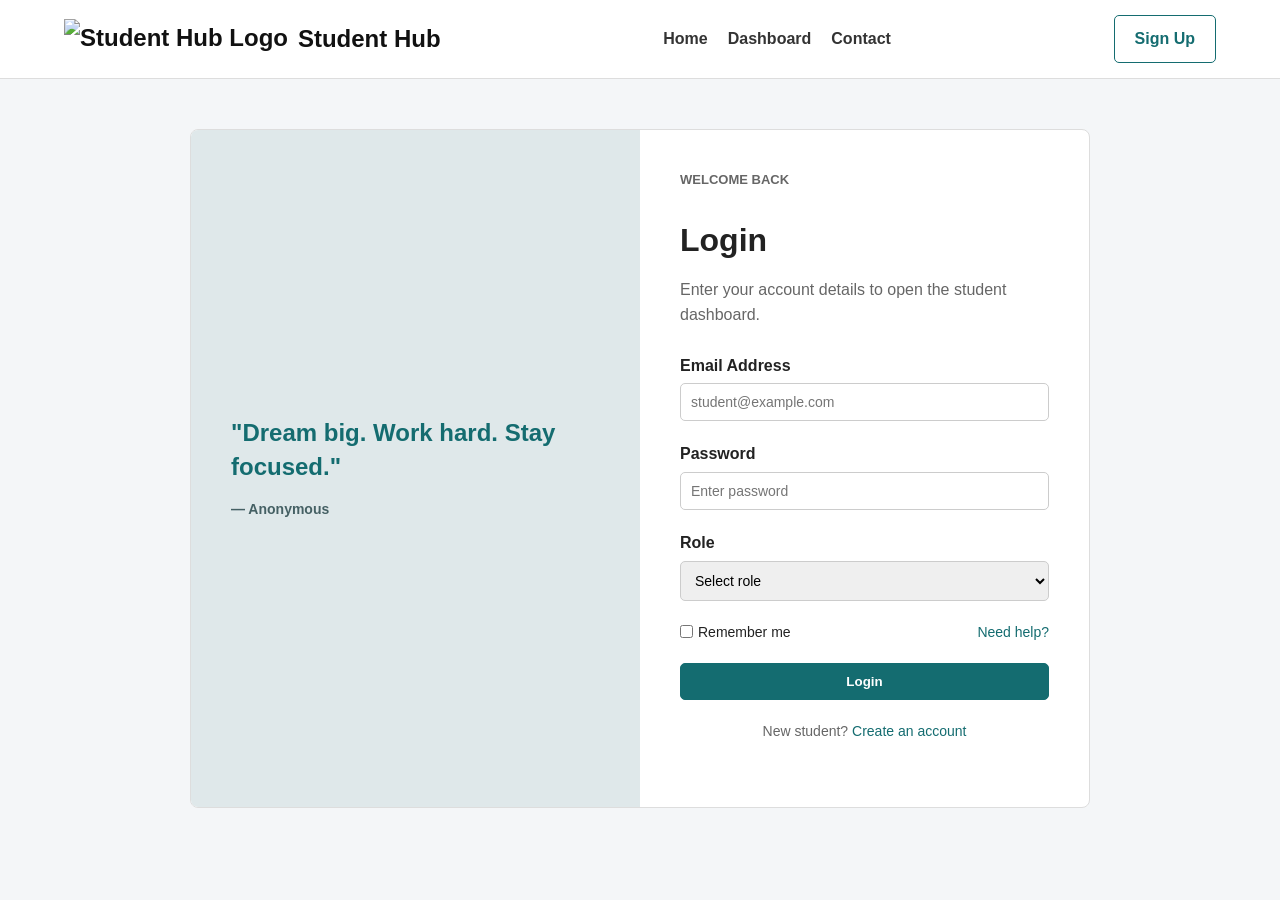
==== Pages/assignment.html @ 655bf0a3 "Add logo images for branding - Added logo.png and logo1 (2).png to the img directory for use in the " ====
<!DOCTYPE html>
<html lang="en">
<head>
    <meta charset="UTF-8">
    <meta name="viewport" content="width=device-width, initial-scale=1.0">
    <title>Student Hub - Assignments</title>
    <link rel="stylesheet" href="../css/style.css">
</head>
<body>
    <header class="site-header">
        <a class="brand" href="../index.html">
            <img src="../img/Logo.png" alt="Student Hub Logo">
            <span>Student Hub</span>
        </a>
        <nav class="main-nav">
            <a href="dashboard.html">Dashboard</a>
            <a href="courses.html">Courses</a>
            <a href="assignment.html">Assignments</a>
            <a href="attendance.html">Attendance</a>
            <a href="result.html">Results</a>
        </nav>
    </header>

    <main class="page-shell">
        <section class="page-heading">
            <div>
                <p class="eyebrow">Tasks</p>
                <h1>Assignment Details</h1>
                <p>Track assignment deadlines and submission status.</p>
            </div>
        </section>

        <section class="panel">
            <div class="table-wrap">
                <table>
                    <thead>
                        <tr>
                            <th>Subject</th>
                            <th>Assignment</th>
                            <th>Due Date</th>
                            <th>Status</th>
                            <th>Action</th>
                        </tr>
                    </thead>
                    <tbody>
                        <tr>
                            <td>Web Development</td>
                            <td>Responsive Website</td>
                            <td>22 Jul 2026</td>
                            <td><span class="badge warning">Pending</span></td>
                            <td><a href="#">Submit</a></td>
                        </tr>
                        <tr>
                            <td>Database Management</td>
                            <td>SQL Queries</td>
                            <td>24 Jul 2026</td>
                            <td><span class="badge success">Submitted</span></td>
                            <td><a href="#">View</a></td>
                        </tr>
                        <tr>
                            <td>Computer Networks</td>
                            <td>Network Diagram</td>
                            <td>29 Jul 2026</td>
                            <td><span class="badge warning">Pending</span></td>
                            <td><a href="#">Submit</a></td>
                        </tr>
                    </tbody>
                </table>
            </div>
        </section>
    </main>

    <footer class="site-footer">
        <p>&copy; 2026 Student Hub. All rights reserved.</p>
    </footer>
    <script src="../js/script.js"></script>
</body>
</html>
---- css/style.css ----
/* ========================================================
   STUDENT HUB PORTAL - STYLE SHEET
   This is the main CSS file containing all page styles,
   organized page-by-page and component-by-component.
   ======================================================== */

/* --------------------------------------------------------
   1. GLOBAL RESET & BASE STYLES
   -------------------------------------------------------- */
* {
    box-sizing: border-box;
    margin: 0;
    padding: 0;
}

body {
    font-family: Arial, sans-serif;
    background-color: #f4f6f8;
    color: #222222;
    line-height: 1.6;
}

a {
    color: #146c70;
    text-decoration: none;
}

a:hover {
    text-decoration: underline;
}

/* --------------------------------------------------------
   2. HEADER & NAVIGATION BAR
   -------------------------------------------------------- */
.site-header {
    display: flex;
    justify-content: space-between;
    align-items: center;
    padding: 15px 5%;
    background-color: #ffffff;
    border-bottom: 1px solid #dddddd;
}

.brand {
    display: flex;
    align-items: center;
    gap: 10px;
    font-size: 24px;
    font-weight: bold;
    color: #111111;
    text-decoration: none;
}

.brand:hover {
    text-decoration: none;
}

.brand img {
    height: 40px;
    width: auto;
    display: block;
}

.main-nav {
    display: flex;
    gap: 20px;
}

.main-nav a {
    color: #333333;
    font-weight: bold;
    text-decoration: none;
}

.main-nav a:hover {
    color: #146c70;
    text-decoration: none;
}

.header-actions {
    display: flex;
    gap: 10px;
}

/* --------------------------------------------------------
   3. BUTTONS
   -------------------------------------------------------- */
.btn {
    display: inline-block;
    padding: 10px 20px;
    border-radius: 5px;
    font-weight: bold;
    text-align: center;
    cursor: pointer;
    border: 1px solid #146c70;
    text-decoration: none;
}

.btn-primary {
    background-color: #146c70;
    color: #ffffff;
}

.btn-primary:hover {
    background-color: #0f5154;
    text-decoration: none;
}

.btn-light {
    background-color: #ffffff;
    color: #146c70;
}

.btn-light:hover {
    background-color: #eef4f5;
    text-decoration: none;
}

.full {
    width: 100%;
}

/* --------------------------------------------------------
   4. HOME / LANDING PAGE
   -------------------------------------------------------- */
.hero {
    display: grid;
    grid-template-columns: 1fr 1fr;
    gap: 30px;
    padding: 50px 5%;
    align-items: center;
}

.eyebrow {
    color: #d97706;
    font-size: 13px;
    font-weight: bold;
    text-transform: uppercase;
    margin-bottom: 10px;
}

.hero-content h1 {
    font-size: 40px;
    margin-bottom: 15px;
    line-height: 1.2;
}

.hero-content p {
    color: #666666;
    margin-bottom: 25px;
}

.hero-actions {
    display: flex;
    gap: 15px;
}

/* Metric Stats Row */
.metric-row {
    display: grid;
    grid-template-columns: repeat(3, 1fr);
    gap: 15px;
    margin-top: 35px;
}

.metric-row div {
    background-color: #ffffff;
    border: 1px solid #dddddd;
    border-radius: 8px;
    padding: 15px;
    text-align: center;
}

.metric-row strong {
    display: block;
    font-size: 28px;
    color: #146c70;
}

.metric-row span {
    font-size: 14px;
    color: #666666;
}

/* Landing Preview Box */
.landing-preview {
    background-color: #dfe8ea;
    border: 1px solid #c8d4d7;
    border-radius: 8px;
    padding: 20px;
}

.preview-top {
    display: flex;
    gap: 5px;
    margin-bottom: 15px;
}

.preview-top span {
    width: 12px;
    height: 12px;
    background-color: #ffffff;
    border-radius: 50%;
}

.preview-body {
    display: grid;
    grid-template-columns: 80px 1fr;
    gap: 15px;
    background-color: #f8fafc;
    border-radius: 5px;
    padding: 15px;
}

.preview-sidebar {
    display: flex;
    flex-direction: column;
    gap: 10px;
}

.preview-sidebar div {
    height: 15px;
    background-color: #e2e8f0;
    border-radius: 3px;
}

.preview-main h2 {
    font-size: 18px;
    margin-bottom: 10px;
}

.preview-stats {
    display: grid;
    grid-template-columns: repeat(3, 1fr);
    gap: 10px;
    margin-bottom: 15px;
}

.preview-stats article {
    background-color: #ffffff;
    border: 1px solid #e2e8f0;
    border-radius: 5px;
    padding: 8px;
    text-align: center;
    font-size: 14px;
    font-weight: bold;
}

.preview-stats article span {
    display: block;
    font-size: 11px;
    color: #718096;
}

.preview-table p {
    height: 12px;
    background-color: #e2e8f0;
    margin-bottom: 6px;
    border-radius: 3px;
}

/* --------------------------------------------------------
   5. FEATURES SECTION
   -------------------------------------------------------- */
.section {
    padding: 60px 5%;
    background-color: #ffffff;
}

.section-title {
    text-align: center;
    max-width: 600px;
    margin: 0 auto 40px;
}

.section-title h2 {
    font-size: 32px;
    margin-bottom: 10px;
}

.section-title p {
    color: #666666;
}

.card-grid {
    display: grid;
    grid-template-columns: repeat(4, 1fr);
    gap: 20px;
}

.service-card {
    background-color: #ffffff;
    border: 1px solid #dddddd;
    border-radius: 8px;
    padding: 25px;
    transition: transform 0.2s;
}

.service-card:hover {
    transform: translateY(-5px);
    box-shadow: 0 4px 10px rgba(0,0,0,0.05);
}

.service-card h3 {
    margin-bottom: 10px;
    color: #111111;
}

.service-card p {
    color: #666666;
    font-size: 14px;
}

/* --------------------------------------------------------
   6. HOW IT WORKS SECTION (SPLIT)
   -------------------------------------------------------- */
.split-section {
    display: grid;
    grid-template-columns: 1fr 1fr;
    gap: 40px;
    padding: 60px 5%;
    align-items: center;
}

.split-section h2 {
    font-size: 32px;
    margin-bottom: 15px;
}

.split-section p {
    color: #666666;
    margin-bottom: 20px;
}

.step-list {
    margin-left: 20px;
    display: flex;
    flex-direction: column;
    gap: 10px;
}

.step-list li {
    color: #333333;
}

.image-box {
    background-color: #dfe8ea;
    border: 1px solid #c8d4d7;
    border-radius: 8px;
    min-height: 300px;
    display: flex;
    align-items: center;
    justify-content: center;
    color: #456064;
    font-weight: bold;
}

/* --------------------------------------------------------
   7. CALL TO ACTION (CTA) SECTION
   -------------------------------------------------------- */
.cta-section {
    text-align: center;
    padding: 60px 5%;
    background-color: #eaf3f4;
}

.cta-section h2 {
    font-size: 32px;
    margin-bottom: 10px;
}

.cta-section p {
    color: #666666;
    margin-bottom: 25px;
}

/* --------------------------------------------------------
   8. FOOTER
   -------------------------------------------------------- */
.site-footer {
    text-align: center;
    padding: 20px 5%;
    background-color: #ffffff;
    border-top: 1px solid #dddddd;
    color: #666666;
    font-size: 14px;
}

/* --------------------------------------------------------
   9. AUTHENTICATION PAGES (LOGIN & SIGN UP)
   -------------------------------------------------------- */
.auth-page {
    padding: 50px 5%;
    display: flex;
    justify-content: center;
    align-items: center;
    min-height: 80vh;
}

.auth-card {
    display: grid;
    grid-template-columns: 1fr 1fr;
    background-color: #ffffff;
    border: 1px solid #dddddd;
    border-radius: 8px;
    overflow: hidden;
    max-width: 900px;
    width: 100%;
}

.auth-media {
    background-color: #dfe8ea;
    display: flex;
    align-items: center;
    justify-content: center;
}

.login-left {
    padding: 40px;
    width: 100%;
}

.quote-box {
    text-align: left;
}

#quote {
    font-size: 24px;
    font-weight: bold;
    color: #146c70;
    margin-bottom: 15px;
    line-height: 1.4;
}

#author {
    font-size: 14px;
    font-weight: bold;
    color: #456064;
}

.auth-form {
    padding: 40px;
}

.auth-form h1 {
    font-size: 32px;
    margin-bottom: 10px;
}

.auth-form p {
    color: #666666;
    margin-bottom: 25px;
}

.form-group {
    margin-bottom: 20px;
}

.form-group label {
    display: block;
    font-weight: bold;
    margin-bottom: 5px;
}

.form-group input,
.form-group select,
.form-group textarea {
    width: 100%;
    padding: 10px;
    border: 1px solid #cccccc;
    border-radius: 5px;
    font-size: 14px;
}

.form-group textarea {
    min-height: 120px;
    resize: vertical;
}

.form-row {
    display: flex;
    justify-content: space-between;
    align-items: center;
    margin-bottom: 20px;
    font-size: 14px;
}

.inline-check {
    display: flex;
    align-items: center;
    gap: 5px;
    font-weight: normal;
}

.inline-check input {
    cursor: pointer;
}

.form-note {
    text-align: center;
    margin-top: 20px;
    font-size: 14px;
}

/* --------------------------------------------------------
   10. INTERIOR PAGE SHELL & GENERAL LAYOUTS
   -------------------------------------------------------- */
.page-shell {
    padding: 40px 5%;
}

.page-heading {
    display: flex;
    justify-content: space-between;
    align-items: center;
    margin-bottom: 30px;
    border-bottom: 1px solid #dddddd;
    padding-bottom: 20px;
}

.page-heading h1 {
    font-size: 36px;
    margin-bottom: 5px;
}

.page-heading p {
    color: #666666;
}

/* Content Panels */
.panel {
    background-color: #ffffff;
    border: 1px solid #dddddd;
    border-radius: 8px;
    padding: 30px;
    margin-bottom: 30px;
}

.panel h2 {
    margin-bottom: 20px;
    font-size: 22px;
    border-bottom: 2px solid #eef4f5;
    padding-bottom: 10px;
}

/* --------------------------------------------------------
   11. STUDENT DASHBOARD PAGE
   -------------------------------------------------------- */
/* Stats Grid */
.stats-grid {
    display: grid;
    grid-template-columns: repeat(4, 1fr);
    gap: 20px;
    margin-bottom: 30px;
}

.stat-card {
    background-color: #ffffff;
    border: 1px solid #dddddd;
    border-radius: 8px;
    padding: 20px;
}

.stat-card span {
    font-size: 14px;
    color: #666666;
    text-transform: uppercase;
}

.stat-card strong {
    display: block;
    font-size: 36px;
    color: #146c70;
    margin: 5px 0;
}

.stat-card p {
    font-size: 12px;
    color: #888888;
}

/* Dashboard Split Columns */
.content-grid {
    display: grid;
    grid-template-columns: 1.5fr 1fr;
    gap: 30px;
}

/* Schedule Timeline */
.timeline {
    list-style: none;
    display: flex;
    flex-direction: column;
    gap: 15px;
}

.timeline li {
    display: flex;
    align-items: center;
    gap: 20px;
    padding: 10px 0;
    border-bottom: 1px dashed #eeeeee;
}

.timeline li span {
    font-weight: bold;
    color: #146c70;
    background-color: #eef4f5;
    padding: 5px 10px;
    border-radius: 4px;
    font-size: 14px;
}

/* Sidebar Modules List */
.module-list {
    display: flex;
    flex-direction: column;
    gap: 12px;
}

.module-list a {
    display: block;
    background-color: #eef4f5;
    padding: 12px 15px;
    border-radius: 5px;
    color: #333333;
    font-weight: bold;
    border-left: 4px solid #146c70;
}

.module-list a:hover {
    background-color: #dfe8ea;
    text-decoration: none;
}

/* --------------------------------------------------------
   12. COURSES PAGE
   -------------------------------------------------------- */
.course-grid {
    display: grid;
    grid-template-columns: repeat(3, 1fr);
    gap: 25px;
}

.course-card {
    background-color: #ffffff;
    border: 1px solid #dddddd;
    border-radius: 8px;
    overflow: hidden;
}

.course-thumb {
    background-color: #dfe8ea;
    height: 150px;
    display: flex;
    align-items: center;
    justify-content: center;
    color: #456064;
    font-weight: bold;
}

.course-card div:last-child {
    padding: 20px;
}

.course-card h2 {
    font-size: 20px;
    margin-bottom: 10px;
}

.course-card p {
    font-size: 14px;
    color: #666666;
    margin-bottom: 15px;
    height: 60px; /* simple fixed height for alignment */
    overflow: hidden;
}

.course-card span {
    font-weight: bold;
    color: #146c70;
    font-size: 14px;
}

/* --------------------------------------------------------
   13. TABLES & STATUS BADGES (ASSIGNMENTS, ATTENDANCE, RESULTS)
   -------------------------------------------------------- */
.table-wrap {
    overflow-x: auto;
}

table {
    width: 100%;
    border-collapse: collapse;
    margin-top: 10px;
}

th, td {
    padding: 12px 15px;
    text-align: left;
    border-bottom: 1px solid #dddddd;
}

th {
    background-color: #eef4f5;
    color: #333333;
    font-weight: bold;
}

tr:hover td {
    background-color: #f9fbfb;
}

/* Badges */
.badge {
    display: inline-block;
    padding: 4px 8px;
    border-radius: 4px;
    font-size: 12px;
    font-weight: bold;
}

.success {
    background-color: #e5f5ee;
    color: #16794f;
}

.warning {
    background-color: #fff0dd;
    color: #a96200;
}

/* --------------------------------------------------------
   14. PROFILE PAGE
   -------------------------------------------------------- */
.profile-layout {
    display: grid;
    grid-template-columns: 280px 1fr;
    gap: 30px;
}

.profile-card {
    background-color: #ffffff;
    border: 1px solid #dddddd;
    border-radius: 8px;
    padding: 30px;
    text-align: center;
}

.profile-avatar {
    width: 100px;
    height: 100px;
    border-radius: 50%;
    background-color: #146c70;
    color: #ffffff;
    display: flex;
    align-items: center;
    justify-content: center;
    font-size: 36px;
    font-weight: bold;
    margin: 0 auto 20px;
}

.profile-card h2 {
    font-size: 22px;
    margin-bottom: 5px;
}

.profile-card p {
    color: #666666;
    margin-bottom: 20px;
}

/* DL Details List styling */
.details-list div {
    display: grid;
    grid-template-columns: 150px 1fr;
    padding: 15px 0;
    border-bottom: 1px solid #eeeeee;
}

.details-list div:last-child {
    border-bottom: none;
}

.details-list dt {
    font-weight: bold;
    color: #555555;
}

.details-list dd {
    color: #222222;
}

/* --------------------------------------------------------
   15. CONTACT PAGE
   -------------------------------------------------------- */
.contact-layout {
    display: grid;
    grid-template-columns: 1.5fr 1fr;
    gap: 30px;
}

.support-card {
    background-color: #ffffff;
    border: 1px solid #dddddd;
    border-radius: 8px;
    padding: 30px;
}

.support-card h2 {
    margin-bottom: 20px;
    font-size: 22px;
    border-bottom: 2px solid #eef4f5;
    padding-bottom: 10px;
}

.support-card p {
    margin-bottom: 15px;
    color: #333333;
}

.support-card p strong {
    color: #146c70;
    display: inline-block;
    width: 80px;
}

/* --------------------------------------------------------
   16. MOBILE RESPONSIVE STYLES
   -------------------------------------------------------- */
@media (max-width: 850px) {
    /* Header layout changes */
    .site-header {
        flex-direction: column;
        gap: 15px;
        text-align: center;
    }

    .main-nav {
        flex-wrap: wrap;
        justify-content: center;
    }

    /* Grids to single columns */
    .hero,
    .split-section,
    .auth-card,
    .content-grid,
    .course-grid,
    .profile-layout,
    .contact-layout {
        grid-template-columns: 1fr;
    }

    .card-grid {
        grid-template-columns: repeat(2, 1fr);
    }

    .stats-grid {
        grid-template-columns: repeat(2, 1fr);
    }

    .metric-row {
        grid-template-columns: 1fr;
    }

    /* Adjust page headers */
    .page-heading {
        flex-direction: column;
        align-items: flex-start;
        gap: 15px;
    }

    .page-heading h1 {
        font-size: 30px;
    }

    /* Adjust hero details */
    .hero-content h1 {
        font-size: 32px;
    }

    /* Hide auth sidebar/media on mobile for cleaner login page */
    .auth-media {
        display: none;
    }
}

@media (max-width: 480px) {
    .card-grid,
    .stats-grid {
        grid-template-columns: 1fr;
    }

    .main-nav {
        flex-direction: column;
        align-items: center;
        gap: 10px;
    }
}
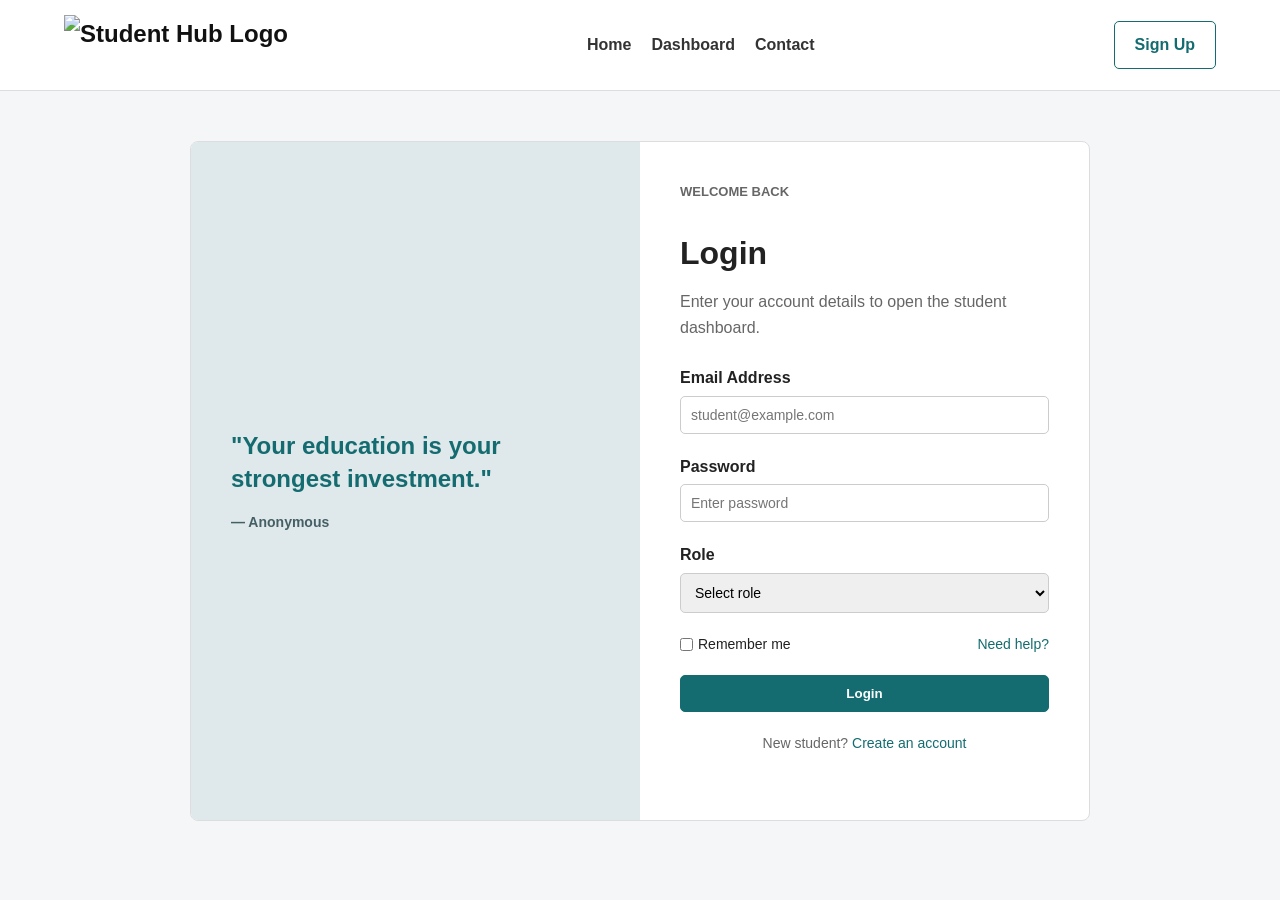
==== commit 31180b65: "Add reload icon SVG to the project" ====
--- a/Pages/assignment.html
+++ b/Pages/assignment.html
@@ -5,12 +5,12 @@
     <meta name="viewport" content="width=device-width, initial-scale=1.0">
     <title>Student Hub - Assignments</title>
     <link rel="stylesheet" href="../css/style.css">
+    <link rel="stylesheet" href="../css/assignment.css">
 </head>
 <body>
     <header class="site-header">
         <a class="brand" href="../index.html">
             <img src="../img/Logo.png" alt="Student Hub Logo">
-            <span>Student Hub</span>
         </a>
         <nav class="main-nav">
             <a href="dashboard.html">Dashboard</a>
--- a/css/style.css
+++ b/css/style.css
@@ -1,7 +1,6 @@
 /* ========================================================
-   STUDENT HUB PORTAL - STYLE SHEET
-   This is the main CSS file containing all page styles,
-   organized page-by-page and component-by-component.
+   STUDENT HUB PORTAL - COMMON STYLES
+   Shared styles used by all pages.
    ======================================================== */
 
 /* --------------------------------------------------------
@@ -29,6 +28,14 @@
     text-decoration: underline;
 }
 
+.eyebrow {
+    color: #d97706;
+    font-size: 13px;
+    font-weight: bold;
+    text-transform: uppercase;
+    margin-bottom: 10px;
+}
+
 /* --------------------------------------------------------
    2. HEADER & NAVIGATION BAR
    -------------------------------------------------------- */
@@ -56,7 +63,7 @@
 }
 
 .brand img {
-    height: 40px;
+    height: 60px;
     width: auto;
     display: block;
 }
@@ -121,337 +128,8 @@
 }
 
 /* --------------------------------------------------------
-   4. HOME / LANDING PAGE
-   -------------------------------------------------------- */
-.hero {
-    display: grid;
-    grid-template-columns: 1fr 1fr;
-    gap: 30px;
-    padding: 50px 5%;
-    align-items: center;
-}
-
-.eyebrow {
-    color: #d97706;
-    font-size: 13px;
-    font-weight: bold;
-    text-transform: uppercase;
-    margin-bottom: 10px;
-}
-
-.hero-content h1 {
-    font-size: 40px;
-    margin-bottom: 15px;
-    line-height: 1.2;
-}
-
-.hero-content p {
-    color: #666666;
-    margin-bottom: 25px;
-}
-
-.hero-actions {
-    display: flex;
-    gap: 15px;
-}
-
-/* Metric Stats Row */
-.metric-row {
-    display: grid;
-    grid-template-columns: repeat(3, 1fr);
-    gap: 15px;
-    margin-top: 35px;
-}
-
-.metric-row div {
-    background-color: #ffffff;
-    border: 1px solid #dddddd;
-    border-radius: 8px;
-    padding: 15px;
-    text-align: center;
-}
-
-.metric-row strong {
-    display: block;
-    font-size: 28px;
-    color: #146c70;
-}
-
-.metric-row span {
-    font-size: 14px;
-    color: #666666;
-}
-
-/* Landing Preview Box */
-.landing-preview {
-    background-color: #dfe8ea;
-    border: 1px solid #c8d4d7;
-    border-radius: 8px;
-    padding: 20px;
-}
-
-.preview-top {
-    display: flex;
-    gap: 5px;
-    margin-bottom: 15px;
-}
-
-.preview-top span {
-    width: 12px;
-    height: 12px;
-    background-color: #ffffff;
-    border-radius: 50%;
-}
-
-.preview-body {
-    display: grid;
-    grid-template-columns: 80px 1fr;
-    gap: 15px;
-    background-color: #f8fafc;
-    border-radius: 5px;
-    padding: 15px;
-}
-
-.preview-sidebar {
-    display: flex;
-    flex-direction: column;
-    gap: 10px;
-}
-
-.preview-sidebar div {
-    height: 15px;
-    background-color: #e2e8f0;
-    border-radius: 3px;
-}
-
-.preview-main h2 {
-    font-size: 18px;
-    margin-bottom: 10px;
-}
-
-.preview-stats {
-    display: grid;
-    grid-template-columns: repeat(3, 1fr);
-    gap: 10px;
-    margin-bottom: 15px;
-}
-
-.preview-stats article {
-    background-color: #ffffff;
-    border: 1px solid #e2e8f0;
-    border-radius: 5px;
-    padding: 8px;
-    text-align: center;
-    font-size: 14px;
-    font-weight: bold;
-}
-
-.preview-stats article span {
-    display: block;
-    font-size: 11px;
-    color: #718096;
-}
-
-.preview-table p {
-    height: 12px;
-    background-color: #e2e8f0;
-    margin-bottom: 6px;
-    border-radius: 3px;
-}
-
-/* --------------------------------------------------------
-   5. FEATURES SECTION
-   -------------------------------------------------------- */
-.section {
-    padding: 60px 5%;
-    background-color: #ffffff;
-}
-
-.section-title {
-    text-align: center;
-    max-width: 600px;
-    margin: 0 auto 40px;
-}
-
-.section-title h2 {
-    font-size: 32px;
-    margin-bottom: 10px;
-}
-
-.section-title p {
-    color: #666666;
-}
-
-.card-grid {
-    display: grid;
-    grid-template-columns: repeat(4, 1fr);
-    gap: 20px;
-}
-
-.service-card {
-    background-color: #ffffff;
-    border: 1px solid #dddddd;
-    border-radius: 8px;
-    padding: 25px;
-    transition: transform 0.2s;
-}
-
-.service-card:hover {
-    transform: translateY(-5px);
-    box-shadow: 0 4px 10px rgba(0,0,0,0.05);
-}
-
-.service-card h3 {
-    margin-bottom: 10px;
-    color: #111111;
-}
-
-.service-card p {
-    color: #666666;
-    font-size: 14px;
-}
-
-/* --------------------------------------------------------
-   6. HOW IT WORKS SECTION (SPLIT)
-   -------------------------------------------------------- */
-.split-section {
-    display: grid;
-    grid-template-columns: 1fr 1fr;
-    gap: 40px;
-    padding: 60px 5%;
-    align-items: center;
-}
-
-.split-section h2 {
-    font-size: 32px;
-    margin-bottom: 15px;
-}
-
-.split-section p {
-    color: #666666;
-    margin-bottom: 20px;
-}
-
-.step-list {
-    margin-left: 20px;
-    display: flex;
-    flex-direction: column;
-    gap: 10px;
-}
-
-.step-list li {
-    color: #333333;
-}
-
-.image-box {
-    background-color: #dfe8ea;
-    border: 1px solid #c8d4d7;
-    border-radius: 8px;
-    min-height: 300px;
-    display: flex;
-    align-items: center;
-    justify-content: center;
-    color: #456064;
-    font-weight: bold;
-}
-
-/* --------------------------------------------------------
-   7. CALL TO ACTION (CTA) SECTION
-   -------------------------------------------------------- */
-.cta-section {
-    text-align: center;
-    padding: 60px 5%;
-    background-color: #eaf3f4;
-}
-
-.cta-section h2 {
-    font-size: 32px;
-    margin-bottom: 10px;
-}
-
-.cta-section p {
-    color: #666666;
-    margin-bottom: 25px;
-}
-
-/* --------------------------------------------------------
-   8. FOOTER
-   -------------------------------------------------------- */
-.site-footer {
-    text-align: center;
-    padding: 20px 5%;
-    background-color: #ffffff;
-    border-top: 1px solid #dddddd;
-    color: #666666;
-    font-size: 14px;
-}
-
-/* --------------------------------------------------------
-   9. AUTHENTICATION PAGES (LOGIN & SIGN UP)
-   -------------------------------------------------------- */
-.auth-page {
-    padding: 50px 5%;
-    display: flex;
-    justify-content: center;
-    align-items: center;
-    min-height: 80vh;
-}
-
-.auth-card {
-    display: grid;
-    grid-template-columns: 1fr 1fr;
-    background-color: #ffffff;
-    border: 1px solid #dddddd;
-    border-radius: 8px;
-    overflow: hidden;
-    max-width: 900px;
-    width: 100%;
-}
-
-.auth-media {
-    background-color: #dfe8ea;
-    display: flex;
-    align-items: center;
-    justify-content: center;
-}
-
-.login-left {
-    padding: 40px;
-    width: 100%;
-}
-
-.quote-box {
-    text-align: left;
-}
-
-#quote {
-    font-size: 24px;
-    font-weight: bold;
-    color: #146c70;
-    margin-bottom: 15px;
-    line-height: 1.4;
-}
-
-#author {
-    font-size: 14px;
-    font-weight: bold;
-    color: #456064;
-}
-
-.auth-form {
-    padding: 40px;
-}
-
-.auth-form h1 {
-    font-size: 32px;
-    margin-bottom: 10px;
-}
-
-.auth-form p {
-    color: #666666;
-    margin-bottom: 25px;
-}
-
+   4. FORMS
+   -------------------------------------------------------- */
 .form-group {
     margin-bottom: 20px;
 }
@@ -503,7 +181,7 @@
 }
 
 /* --------------------------------------------------------
-   10. INTERIOR PAGE SHELL & GENERAL LAYOUTS
+   5. INTERIOR PAGE SHELL & PANELS
    -------------------------------------------------------- */
 .page-shell {
     padding: 40px 5%;
@@ -527,7 +205,6 @@
     color: #666666;
 }
 
-/* Content Panels */
 .panel {
     background-color: #ffffff;
     border: 1px solid #dddddd;
@@ -544,293 +221,21 @@
 }
 
 /* --------------------------------------------------------
-   11. STUDENT DASHBOARD PAGE
-   -------------------------------------------------------- */
-/* Stats Grid */
-.stats-grid {
-    display: grid;
-    grid-template-columns: repeat(4, 1fr);
-    gap: 20px;
-    margin-bottom: 30px;
-}
-
-.stat-card {
-    background-color: #ffffff;
-    border: 1px solid #dddddd;
-    border-radius: 8px;
-    padding: 20px;
-}
-
-.stat-card span {
-    font-size: 14px;
+   6. FOOTER
+   -------------------------------------------------------- */
+.site-footer {
+    text-align: center;
+    padding: 20px 5%;
+    background-color: #ffffff;
+    border-top: 1px solid #dddddd;
     color: #666666;
-    text-transform: uppercase;
-}
-
-.stat-card strong {
-    display: block;
-    font-size: 36px;
-    color: #146c70;
-    margin: 5px 0;
-}
-
-.stat-card p {
-    font-size: 12px;
-    color: #888888;
-}
-
-/* Dashboard Split Columns */
-.content-grid {
-    display: grid;
-    grid-template-columns: 1.5fr 1fr;
-    gap: 30px;
-}
-
-/* Schedule Timeline */
-.timeline {
-    list-style: none;
-    display: flex;
-    flex-direction: column;
-    gap: 15px;
-}
-
-.timeline li {
-    display: flex;
-    align-items: center;
-    gap: 20px;
-    padding: 10px 0;
-    border-bottom: 1px dashed #eeeeee;
-}
-
-.timeline li span {
-    font-weight: bold;
-    color: #146c70;
-    background-color: #eef4f5;
-    padding: 5px 10px;
-    border-radius: 4px;
-    font-size: 14px;
-}
-
-/* Sidebar Modules List */
-.module-list {
-    display: flex;
-    flex-direction: column;
-    gap: 12px;
-}
-
-.module-list a {
-    display: block;
-    background-color: #eef4f5;
-    padding: 12px 15px;
-    border-radius: 5px;
-    color: #333333;
-    font-weight: bold;
-    border-left: 4px solid #146c70;
-}
-
-.module-list a:hover {
-    background-color: #dfe8ea;
-    text-decoration: none;
-}
-
-/* --------------------------------------------------------
-   12. COURSES PAGE
-   -------------------------------------------------------- */
-.course-grid {
-    display: grid;
-    grid-template-columns: repeat(3, 1fr);
-    gap: 25px;
-}
-
-.course-card {
-    background-color: #ffffff;
-    border: 1px solid #dddddd;
-    border-radius: 8px;
-    overflow: hidden;
-}
-
-.course-thumb {
-    background-color: #dfe8ea;
-    height: 150px;
-    display: flex;
-    align-items: center;
-    justify-content: center;
-    color: #456064;
-    font-weight: bold;
-}
-
-.course-card div:last-child {
-    padding: 20px;
-}
-
-.course-card h2 {
-    font-size: 20px;
-    margin-bottom: 10px;
-}
-
-.course-card p {
-    font-size: 14px;
-    color: #666666;
-    margin-bottom: 15px;
-    height: 60px; /* simple fixed height for alignment */
-    overflow: hidden;
-}
-
-.course-card span {
-    font-weight: bold;
-    color: #146c70;
-    font-size: 14px;
-}
-
-/* --------------------------------------------------------
-   13. TABLES & STATUS BADGES (ASSIGNMENTS, ATTENDANCE, RESULTS)
-   -------------------------------------------------------- */
-.table-wrap {
-    overflow-x: auto;
-}
-
-table {
-    width: 100%;
-    border-collapse: collapse;
-    margin-top: 10px;
-}
-
-th, td {
-    padding: 12px 15px;
-    text-align: left;
-    border-bottom: 1px solid #dddddd;
-}
-
-th {
-    background-color: #eef4f5;
-    color: #333333;
-    font-weight: bold;
-}
-
-tr:hover td {
-    background-color: #f9fbfb;
-}
-
-/* Badges */
-.badge {
-    display: inline-block;
-    padding: 4px 8px;
-    border-radius: 4px;
-    font-size: 12px;
-    font-weight: bold;
-}
-
-.success {
-    background-color: #e5f5ee;
-    color: #16794f;
-}
-
-.warning {
-    background-color: #fff0dd;
-    color: #a96200;
-}
-
-/* --------------------------------------------------------
-   14. PROFILE PAGE
-   -------------------------------------------------------- */
-.profile-layout {
-    display: grid;
-    grid-template-columns: 280px 1fr;
-    gap: 30px;
-}
-
-.profile-card {
-    background-color: #ffffff;
-    border: 1px solid #dddddd;
-    border-radius: 8px;
-    padding: 30px;
-    text-align: center;
-}
-
-.profile-avatar {
-    width: 100px;
-    height: 100px;
-    border-radius: 50%;
-    background-color: #146c70;
-    color: #ffffff;
-    display: flex;
-    align-items: center;
-    justify-content: center;
-    font-size: 36px;
-    font-weight: bold;
-    margin: 0 auto 20px;
-}
-
-.profile-card h2 {
-    font-size: 22px;
-    margin-bottom: 5px;
-}
-
-.profile-card p {
-    color: #666666;
-    margin-bottom: 20px;
-}
-
-/* DL Details List styling */
-.details-list div {
-    display: grid;
-    grid-template-columns: 150px 1fr;
-    padding: 15px 0;
-    border-bottom: 1px solid #eeeeee;
-}
-
-.details-list div:last-child {
-    border-bottom: none;
-}
-
-.details-list dt {
-    font-weight: bold;
-    color: #555555;
-}
-
-.details-list dd {
-    color: #222222;
-}
-
-/* --------------------------------------------------------
-   15. CONTACT PAGE
-   -------------------------------------------------------- */
-.contact-layout {
-    display: grid;
-    grid-template-columns: 1.5fr 1fr;
-    gap: 30px;
-}
-
-.support-card {
-    background-color: #ffffff;
-    border: 1px solid #dddddd;
-    border-radius: 8px;
-    padding: 30px;
-}
-
-.support-card h2 {
-    margin-bottom: 20px;
-    font-size: 22px;
-    border-bottom: 2px solid #eef4f5;
-    padding-bottom: 10px;
-}
-
-.support-card p {
-    margin-bottom: 15px;
-    color: #333333;
-}
-
-.support-card p strong {
-    color: #146c70;
-    display: inline-block;
-    width: 80px;
-}
-
-/* --------------------------------------------------------
-   16. MOBILE RESPONSIVE STYLES
+    font-size: 14px;
+}
+
+/* --------------------------------------------------------
+   7. COMMON RESPONSIVE STYLES
    -------------------------------------------------------- */
 @media (max-width: 850px) {
-    /* Header layout changes */
     .site-header {
         flex-direction: column;
         gap: 15px;
@@ -842,30 +247,6 @@
         justify-content: center;
     }
 
-    /* Grids to single columns */
-    .hero,
-    .split-section,
-    .auth-card,
-    .content-grid,
-    .course-grid,
-    .profile-layout,
-    .contact-layout {
-        grid-template-columns: 1fr;
-    }
-
-    .card-grid {
-        grid-template-columns: repeat(2, 1fr);
-    }
-
-    .stats-grid {
-        grid-template-columns: repeat(2, 1fr);
-    }
-
-    .metric-row {
-        grid-template-columns: 1fr;
-    }
-
-    /* Adjust page headers */
     .page-heading {
         flex-direction: column;
         align-items: flex-start;
@@ -875,24 +256,9 @@
     .page-heading h1 {
         font-size: 30px;
     }
-
-    /* Adjust hero details */
-    .hero-content h1 {
-        font-size: 32px;
-    }
-
-    /* Hide auth sidebar/media on mobile for cleaner login page */
-    .auth-media {
-        display: none;
-    }
 }
 
 @media (max-width: 480px) {
-    .card-grid,
-    .stats-grid {
-        grid-template-columns: 1fr;
-    }
-
     .main-nav {
         flex-direction: column;
         align-items: center;
--- a/css/assignment.css
+++ b/css/assignment.css
@@ -0,0 +1,49 @@
+/* ========================================================
+   ASSIGNMENT PAGE STYLES
+   Used only by Pages/assignment.html.
+   ======================================================== */
+
+.table-wrap {
+    overflow-x: auto;
+}
+
+table {
+    width: 100%;
+    border-collapse: collapse;
+    margin-top: 10px;
+}
+
+th,
+td {
+    padding: 12px 15px;
+    text-align: left;
+    border-bottom: 1px solid #dddddd;
+}
+
+th {
+    background-color: #eef4f5;
+    color: #333333;
+    font-weight: bold;
+}
+
+tr:hover td {
+    background-color: #f9fbfb;
+}
+
+.badge {
+    display: inline-block;
+    padding: 4px 8px;
+    border-radius: 4px;
+    font-size: 12px;
+    font-weight: bold;
+}
+
+.success {
+    background-color: #e5f5ee;
+    color: #16794f;
+}
+
+.warning {
+    background-color: #fff0dd;
+    color: #a96200;
+}
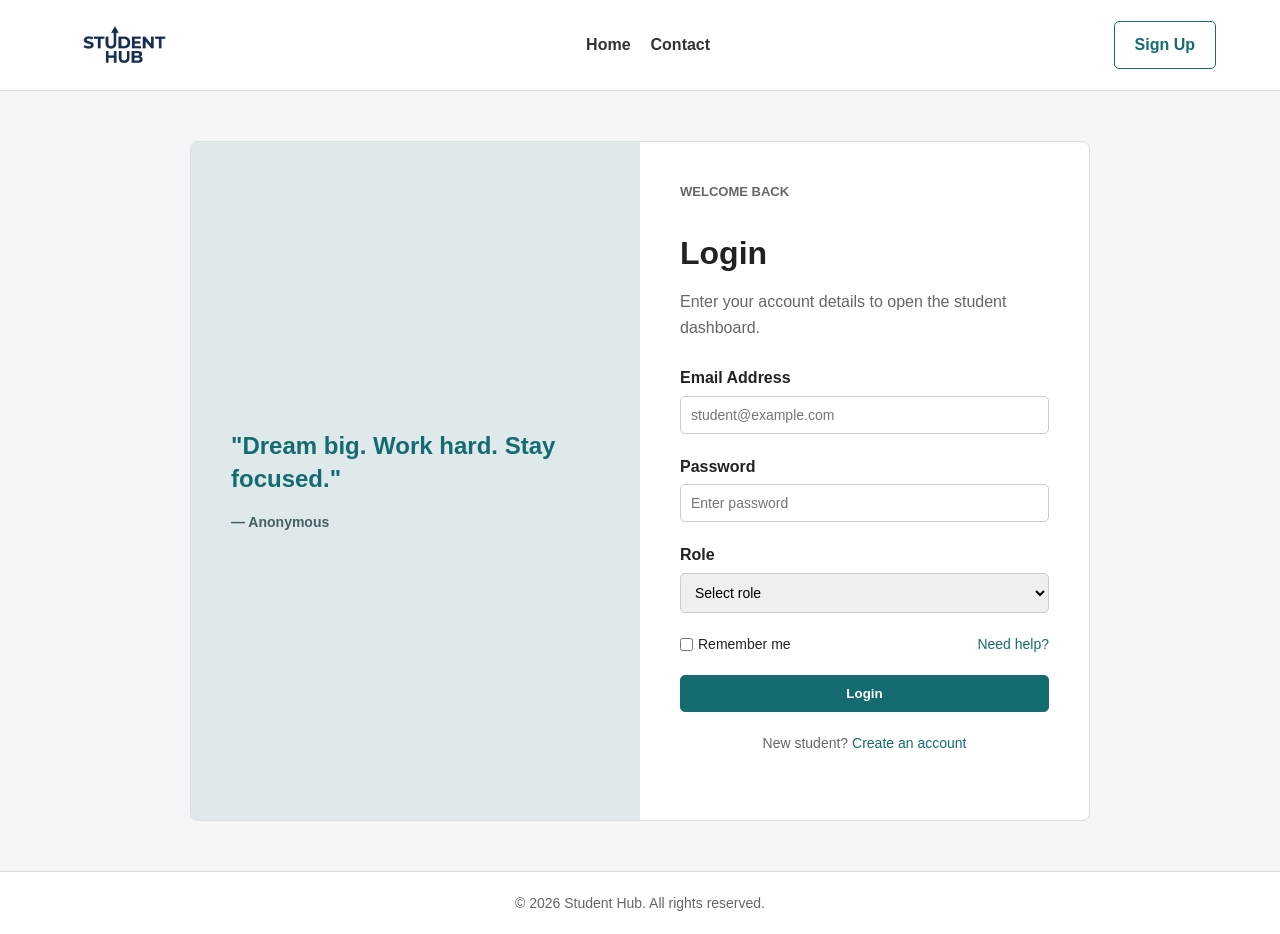
==== commit fcebc5c6: "Update image references to use lowercase filenames and enhance footer consistency across pages" ====
--- a/Pages/assignment.html
+++ b/Pages/assignment.html
@@ -10,7 +10,7 @@
 <body>
     <header class="site-header">
         <a class="brand" href="../index.html">
-            <img src="../img/Logo.png" alt="Student Hub Logo">
+            <img src="../img/logo.png" alt="Student Hub Logo">
         </a>
         <nav class="main-nav">
             <a href="dashboard.html">Dashboard</a>
--- a/css/style.css
+++ b/css/style.css
@@ -1,11 +1,4 @@
-/* ========================================================
-   STUDENT HUB PORTAL - COMMON STYLES
-   Shared styles used by all pages.
-   ======================================================== */
-
-/* --------------------------------------------------------
-   1. GLOBAL RESET & BASE STYLES
-   -------------------------------------------------------- */
+
 * {
     box-sizing: border-box;
     margin: 0;
@@ -17,6 +10,13 @@
     background-color: #f4f6f8;
     color: #222222;
     line-height: 1.6;
+    min-height: 100vh;
+    display: flex;
+    flex-direction: column;
+}
+
+main {
+    flex: 1;
 }
 
 a {
@@ -36,9 +36,7 @@
     margin-bottom: 10px;
 }
 
-/* --------------------------------------------------------
-   2. HEADER & NAVIGATION BAR
-   -------------------------------------------------------- */
+
 .site-header {
     display: flex;
     justify-content: space-between;
@@ -89,9 +87,7 @@
     gap: 10px;
 }
 
-/* --------------------------------------------------------
-   3. BUTTONS
-   -------------------------------------------------------- */
+
 .btn {
     display: inline-block;
     padding: 10px 20px;
@@ -126,10 +122,6 @@
 .full {
     width: 100%;
 }
-
-/* --------------------------------------------------------
-   4. FORMS
-   -------------------------------------------------------- */
 .form-group {
     margin-bottom: 20px;
 }
@@ -180,9 +172,7 @@
     font-size: 14px;
 }
 
-/* --------------------------------------------------------
-   5. INTERIOR PAGE SHELL & PANELS
-   -------------------------------------------------------- */
+
 .page-shell {
     padding: 40px 5%;
 }
@@ -220,21 +210,18 @@
     padding-bottom: 10px;
 }
 
-/* --------------------------------------------------------
-   6. FOOTER
-   -------------------------------------------------------- */
+
 .site-footer {
     text-align: center;
     padding: 20px 5%;
+    margin-top: auto;
     background-color: #ffffff;
     border-top: 1px solid #dddddd;
     color: #666666;
     font-size: 14px;
 }
 
-/* --------------------------------------------------------
-   7. COMMON RESPONSIVE STYLES
-   -------------------------------------------------------- */
+
 @media (max-width: 850px) {
     .site-header {
         flex-direction: column;
--- a/css/assignment.css
+++ b/css/assignment.css
@@ -1,7 +1,4 @@
-/* ========================================================
-   ASSIGNMENT PAGE STYLES
-   Used only by Pages/assignment.html.
-   ======================================================== */
+
 
 .table-wrap {
     overflow-x: auto;
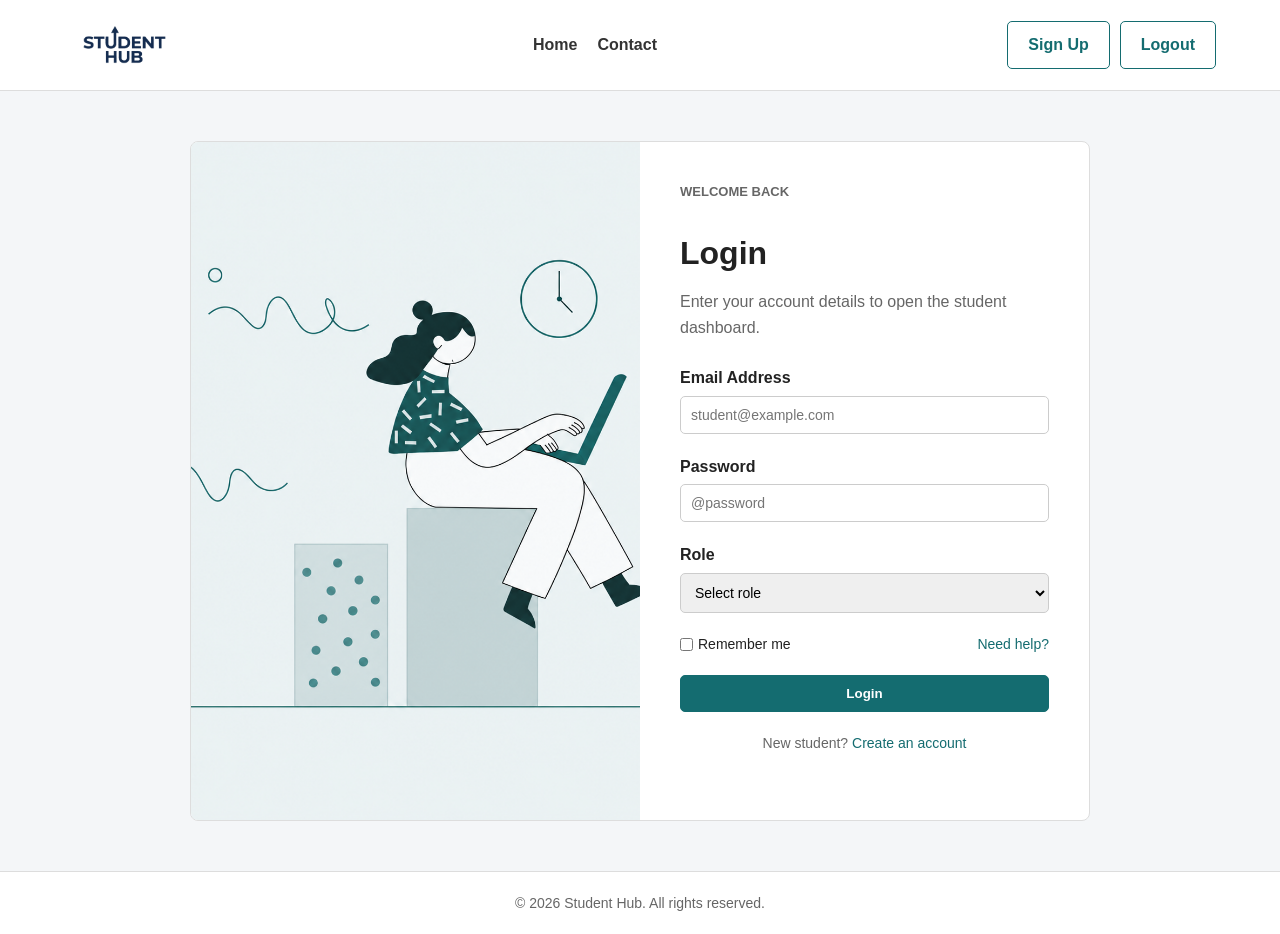
==== commit e193a7c9: "Add initial SQL schema for Student Hub database with roles, users, profiles, courses, assignments, a" ====
--- a/Pages/assignment.html
+++ b/Pages/assignment.html
@@ -19,6 +19,9 @@
             <a href="attendance.html">Attendance</a>
             <a href="result.html">Results</a>
         </nav>
+        <div class="header-actions">
+            <a class="btn btn-light" id="logoutLink" href="../index.html">Logout</a>
+        </div>
     </header>
 
     <main class="page-shell">
--- a/css/style.css
+++ b/css/style.css
@@ -44,6 +44,9 @@
     padding: 15px 5%;
     background-color: #ffffff;
     border-bottom: 1px solid #dddddd;
+    position: sticky;
+    top: 0;
+    z-index: 1000;
 }
 
 .brand {
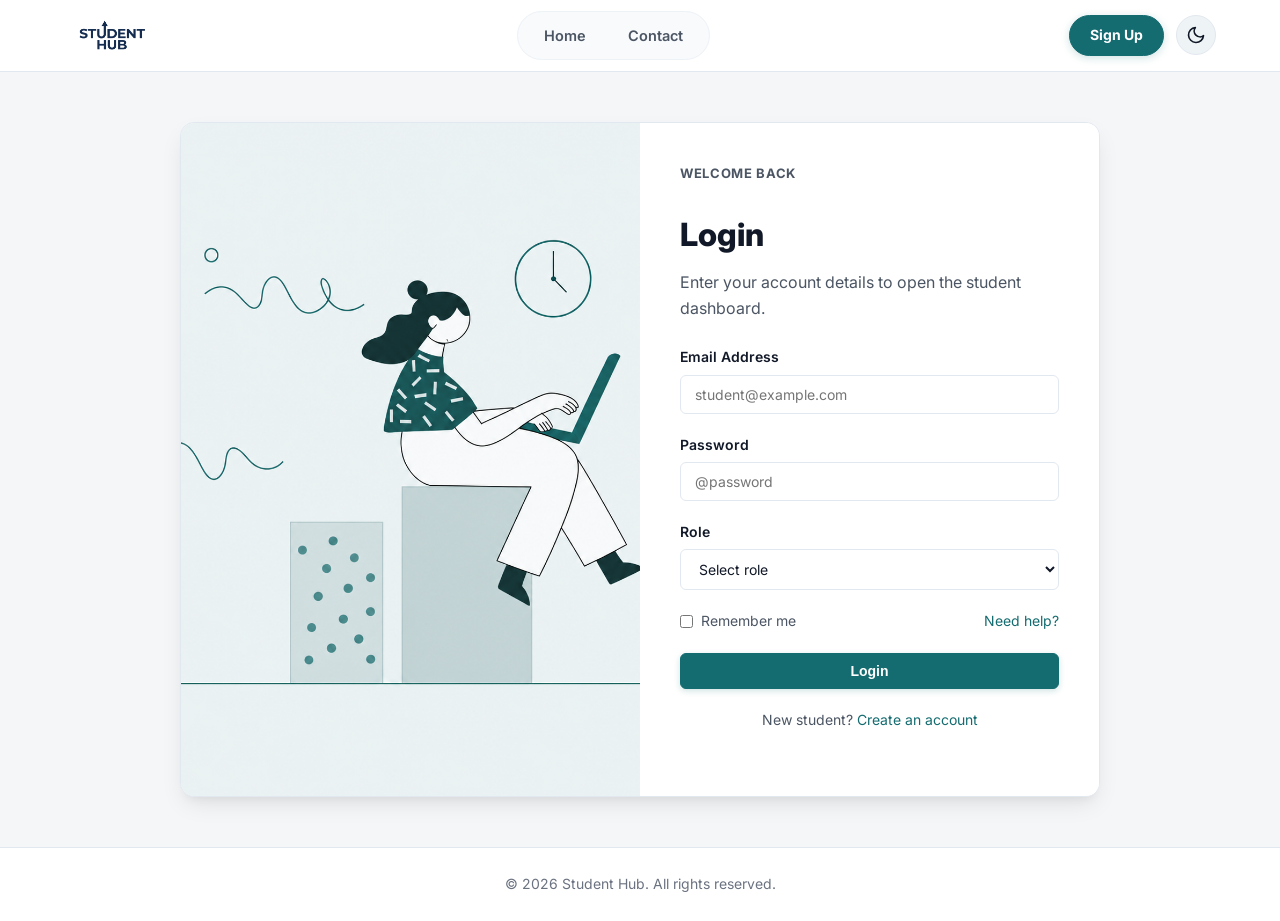
==== commit 0111c114: "Refactor code structure for improved readability and maintainability" ====
--- a/Pages/assignment.html
+++ b/Pages/assignment.html
@@ -6,21 +6,64 @@
     <title>Student Hub - Assignments</title>
     <link rel="stylesheet" href="../css/style.css">
     <link rel="stylesheet" href="../css/assignment.css">
+    <script>
+        (function() {
+            var saved = localStorage.getItem('studenthub_theme');
+            var theme = saved || ((window.matchMedia && window.matchMedia('(prefers-color-scheme: dark)').matches) ? 'dark' : 'light');
+            document.documentElement.setAttribute('data-theme', theme);
+            document.documentElement.style.colorScheme = theme;
+        })();
+    </script>
 </head>
 <body>
     <header class="site-header">
         <a class="brand" href="../index.html">
             <img src="../img/logo.png" alt="Student Hub Logo">
         </a>
-        <nav class="main-nav">
+
+        <!-- Centered Floating Pill Navigation -->
+        <nav class="main-nav" aria-label="Assignment Navigation">
             <a href="dashboard.html">Dashboard</a>
             <a href="courses.html">Courses</a>
-            <a href="assignment.html">Assignments</a>
+            <a href="events.html">Campus Hub</a>
+            <a href="assignment.html" class="active">Assignments</a>
             <a href="attendance.html">Attendance</a>
             <a href="result.html">Results</a>
+            <a href="profile.html">Profile</a>
         </nav>
-        <div class="header-actions">
-            <a class="btn btn-light" id="logoutLink" href="../index.html">Logout</a>
+
+        <!-- Right Corner Actions & Controls -->
+        <div class="header-right">
+            <div class="header-actions">
+                <a class="btn-logout" id="logoutLink" href="../index.html">Logout</a>
+            </div>
+
+            <button id="themeToggle" class="theme-toggle" aria-label="Toggle Light/Dark Theme" type="button">
+                <svg class="sun-icon" viewBox="0 0 24 24"><circle cx="12" cy="12" r="5"></circle><line x1="12" y1="1" x2="12" y2="3"></line><line x1="12" y1="21" x2="12" y2="23"></line><line x1="4.22" y1="4.22" x2="5.64" y2="5.64"></line><line x1="18.36" y1="18.36" x2="19.78" y2="19.78"></line><line x1="1" y1="12" x2="3" y2="12"></line><line x1="21" y1="12" x2="23" y2="12"></line><line x1="4.22" y1="19.78" x2="5.64" y2="18.36"></line><line x1="18.36" y1="5.64" x2="19.78" y2="4.22"></line></svg>
+                <svg class="moon-icon" viewBox="0 0 24 24"><path d="M21 12.79A9 9 0 1 1 11.21 3 7 7 0 0 0 21 12.79z"></path></svg>
+            </button>
+
+            <button id="hamburgerBtn" class="hamburger-btn" aria-label="Toggle navigation menu" aria-expanded="false" type="button">
+                <span></span>
+                <span></span>
+                <span></span>
+            </button>
+        </div>
+
+        <!-- Mobile Drawer Navigation -->
+        <div class="mobile-nav-drawer" id="mobileNavDrawer">
+            <nav class="mobile-nav-links">
+                <a href="dashboard.html">Dashboard</a>
+                <a href="courses.html">Courses</a>
+                <a href="events.html">Campus Hub</a>
+                <a href="assignment.html" class="active">Assignments</a>
+                <a href="attendance.html">Attendance</a>
+                <a href="result.html">Results</a>
+                <a href="profile.html">Profile</a>
+            </nav>
+            <div class="mobile-drawer-actions">
+                <a class="btn-logout" style="text-align: center; justify-content: center;" href="../index.html">Logout</a>
+            </div>
         </div>
     </header>
 
--- a/css/style.css
+++ b/css/style.css
@@ -1,4 +1,82 @@
-
+/* ==========================================================================
+   STUDENT HUB - CORE & COMPONENT STYLES
+   ========================================================================== */
+
+@import url('https://fonts.googleapis.com/css2?family=Inter:wght@400;500;600;700;800&display=swap');
+
+/* --- THEME TOKENS --- */
+:root {
+    --font-sans: 'Inter', -apple-system, BlinkMacSystemFont, 'Segoe UI', Roboto, Helvetica, Arial, sans-serif;
+    
+    /* Light Theme (Default) */
+    --bg-body: #f4f6f8;
+    --bg-surface: #ffffff;
+    --bg-card: #ffffff;
+    --bg-subtle: #f8fafc;
+    --bg-accent-subtle: #eef4f5;
+    
+    --text-primary: #111827;
+    --text-secondary: #4b5563;
+    --text-muted: #6b7280;
+    
+    --border-color: #e2e8f0;
+    --border-subtle: #edf2f7;
+    
+    --brand-primary: #146c70;
+    --brand-hover: #0f5154;
+    --brand-light: #eef4f5;
+    --brand-glow: rgba(20, 108, 112, 0.2);
+    --accent-orange: #d97706;
+    
+    --shadow-sm: 0 1px 2px 0 rgba(0, 0, 0, 0.05);
+    --shadow-md: 0 4px 6px -1px rgba(0, 0, 0, 0.08), 0 2px 4px -1px rgba(0, 0, 0, 0.04);
+    --shadow-lg: 0 10px 25px -5px rgba(0, 0, 0, 0.1), 0 8px 10px -6px rgba(0, 0, 0, 0.05);
+    
+    --banner-bg: #0f5154;
+    --banner-text: #ffffff;
+    --modal-backdrop: rgba(15, 23, 42, 0.65);
+    
+    --radius-sm: 6px;
+    --radius-md: 10px;
+    --radius-lg: 14px;
+    --radius-full: 9999px;
+    
+    --transition-fast: 0.2s ease;
+    --transition-normal: 0.3s ease;
+}
+
+:root[data-theme="dark"],
+html[data-theme="dark"],
+[data-theme="dark"] {
+    --bg-body: #0b1120;
+    --bg-surface: #131d31;
+    --bg-card: #182238;
+    --bg-subtle: #0f172a;
+    --bg-accent-subtle: #19313d;
+    
+    --text-primary: #f8fafc;
+    --text-secondary: #cbd5e1;
+    --text-muted: #94a3b8;
+    
+    --border-color: #27354f;
+    --border-subtle: #1e293b;
+    
+    --brand-primary: #1ebdbe;
+    --brand-hover: #2dd4bf;
+    --brand-light: #16363e;
+    --brand-glow: rgba(30, 189, 190, 0.3);
+    --accent-orange: #fbbf24;
+    
+    --shadow-sm: 0 1px 3px 0 rgba(0, 0, 0, 0.4);
+    --shadow-md: 0 4px 12px -1px rgba(0, 0, 0, 0.5);
+    --shadow-lg: 0 12px 30px -5px rgba(0, 0, 0, 0.6);
+    
+    --banner-bg: #0d2931;
+    --banner-text: #e2f8f9;
+    --modal-backdrop: rgba(2, 6, 23, 0.82);
+}
+
+/* --- BASE STYLES --- */
 * {
     box-sizing: border-box;
     margin: 0;
@@ -6,13 +84,18 @@
 }
 
 body {
-    font-family: Arial, sans-serif;
-    background-color: #f4f6f8;
-    color: #222222;
+    font-family: var(--font-sans);
+    background-color: var(--bg-body);
+    color: var(--text-primary);
     line-height: 1.6;
     min-height: 100vh;
     display: flex;
     flex-direction: column;
+    transition: background-color var(--transition-normal), color var(--transition-normal);
+}
+
+body.modal-open {
+    overflow: hidden;
 }
 
 main {
@@ -20,43 +103,155 @@
 }
 
 a {
-    color: #146c70;
-    text-decoration: none;
+    color: var(--brand-primary);
+    text-decoration: none;
+    transition: color var(--transition-fast);
 }
 
 a:hover {
     text-decoration: underline;
+    color: var(--brand-hover);
 }
 
 .eyebrow {
-    color: #d97706;
+    color: var(--accent-orange);
     font-size: 13px;
-    font-weight: bold;
+    font-weight: 700;
     text-transform: uppercase;
+    letter-spacing: 0.05em;
     margin-bottom: 10px;
 }
 
-
+/* ==========================================================================
+   NOTIFICATION BANNER COMPONENT
+   ========================================================================== */
+.notification-banner {
+    background: linear-gradient(90deg, var(--banner-bg) 0%, #175e64 100%);
+    color: var(--banner-text);
+    padding: 10px 5%;
+    display: flex;
+    align-items: center;
+    justify-content: center;
+    gap: 15px;
+    font-size: 14px;
+    position: relative;
+    z-index: 1050;
+    border-bottom: 1px solid rgba(255, 255, 255, 0.1);
+    box-shadow: var(--shadow-sm);
+    max-height: 100px;
+    opacity: 1;
+    transform: translateY(0);
+    transition: max-height 0.4s ease, opacity 0.3s ease, padding 0.4s ease, transform 0.3s ease;
+    overflow: hidden;
+}
+
+.notification-banner.hidden {
+    max-height: 0;
+    opacity: 0;
+    padding-top: 0;
+    padding-bottom: 0;
+    transform: translateY(-100%);
+    pointer-events: none;
+    border-bottom: none;
+}
+
+.banner-pill {
+    background: rgba(255, 255, 255, 0.2);
+    padding: 3px 10px;
+    border-radius: var(--radius-full);
+    font-weight: 700;
+    font-size: 11px;
+    letter-spacing: 0.05em;
+    text-transform: uppercase;
+    white-space: nowrap;
+    display: inline-flex;
+    align-items: center;
+    gap: 5px;
+}
+
+.banner-content {
+    display: flex;
+    align-items: center;
+    gap: 12px;
+    flex-wrap: wrap;
+    justify-content: center;
+}
+
+.banner-text {
+    font-weight: 500;
+}
+
+.banner-btn {
+    background: #ffffff;
+    color: #0f5154;
+    padding: 4px 12px;
+    border-radius: var(--radius-full);
+    font-size: 12px;
+    font-weight: 700;
+    cursor: pointer;
+    border: none;
+    display: inline-flex;
+    align-items: center;
+    gap: 4px;
+    transition: transform var(--transition-fast), background-color var(--transition-fast);
+}
+
+.banner-btn:hover {
+    transform: translateY(-1px);
+    background-color: #f1f5f9;
+    text-decoration: none;
+    color: #0f5154;
+}
+
+.banner-close {
+    background: transparent;
+    border: none;
+    color: var(--banner-text);
+    cursor: pointer;
+    font-size: 20px;
+    line-height: 1;
+    width: 28px;
+    height: 28px;
+    border-radius: var(--radius-full);
+    display: flex;
+    align-items: center;
+    justify-content: center;
+    opacity: 0.8;
+    transition: opacity var(--transition-fast), background-color var(--transition-fast);
+    margin-left: auto;
+}
+
+.banner-close:hover {
+    opacity: 1;
+    background: rgba(255, 255, 255, 0.15);
+}
+
+/* ==========================================================================
+   HEADER & NAVIGATION
+   ========================================================================== */
 .site-header {
     display: flex;
     justify-content: space-between;
     align-items: center;
-    padding: 15px 5%;
-    background-color: #ffffff;
-    border-bottom: 1px solid #dddddd;
+    padding: 0 5%;
+    height: 72px;
+    background-color: var(--bg-surface);
+    border-bottom: 1px solid var(--border-color);
     position: sticky;
     top: 0;
     z-index: 1000;
+    transition: background-color var(--transition-normal), border-color var(--transition-normal);
 }
 
 .brand {
     display: flex;
     align-items: center;
     gap: 10px;
-    font-size: 24px;
-    font-weight: bold;
-    color: #111111;
-    text-decoration: none;
+    font-size: 22px;
+    font-weight: 800;
+    color: var(--text-primary);
+    text-decoration: none;
+    flex-shrink: 0;
 }
 
 .brand:hover {
@@ -64,85 +259,677 @@
 }
 
 .brand img {
-    height: 60px;
+    height: 48px;
     width: auto;
     display: block;
-}
-
+    object-fit: contain;
+    transition: filter var(--transition-fast);
+}
+
+[data-theme="dark"] .brand img {
+    filter: brightness(0) invert(1);
+}
+
+/* --- CENTERED PILL NAVIGATION --- */
 .main-nav {
     display: flex;
-    gap: 20px;
+    align-items: center;
+    gap: 6px;
+    background-color: var(--bg-subtle);
+    padding: 5px 8px;
+    border-radius: var(--radius-full);
+    border: 1px solid var(--border-subtle);
 }
 
 .main-nav a {
-    color: #333333;
-    font-weight: bold;
-    text-decoration: none;
+    color: var(--text-secondary);
+    font-weight: 600;
+    font-size: 14.5px;
+    padding: 7px 18px;
+    border-radius: var(--radius-full);
+    position: relative;
+    transition: all var(--transition-fast);
+    text-decoration: none;
+    display: inline-flex;
+    align-items: center;
 }
 
 .main-nav a:hover {
-    color: #146c70;
-    text-decoration: none;
+    color: var(--brand-primary);
+    background-color: rgba(20, 108, 112, 0.08);
+    text-decoration: none;
+}
+
+.main-nav a.active {
+    color: var(--brand-primary);
+    background-color: var(--bg-surface);
+    box-shadow: 0 2px 8px rgba(0, 0, 0, 0.06);
+    font-weight: 700;
+    text-decoration: none;
+}
+
+[data-theme="dark"] .main-nav a.active {
+    background-color: var(--bg-card);
+    color: var(--brand-primary);
+    box-shadow: 0 2px 8px rgba(0, 0, 0, 0.3);
+}
+
+/* --- RIGHT CORNER ACTIONS & CONTROLS --- */
+.header-right {
+    display: flex;
+    align-items: center;
+    gap: 12px;
+    flex-shrink: 0;
 }
 
 .header-actions {
     display: flex;
+    align-items: center;
     gap: 10px;
 }
 
-
+.btn-login {
+    display: inline-flex;
+    align-items: center;
+    justify-content: center;
+    padding: 8px 18px;
+    border-radius: var(--radius-full);
+    font-weight: 600;
+    font-size: 14px;
+    color: var(--text-primary);
+    background-color: transparent;
+    border: 1px solid var(--border-color);
+    text-decoration: none;
+    transition: all var(--transition-fast);
+}
+
+.btn-login:hover {
+    background-color: var(--bg-accent-subtle);
+    border-color: var(--brand-primary);
+    color: var(--brand-primary);
+    text-decoration: none;
+}
+
+.btn-signup {
+    display: inline-flex;
+    align-items: center;
+    justify-content: center;
+    padding: 8px 20px;
+    border-radius: var(--radius-full);
+    font-weight: 700;
+    font-size: 14px;
+    background-color: var(--brand-primary);
+    color: #ffffff !important;
+    border: 1px solid var(--brand-primary);
+    box-shadow: 0 2px 8px var(--brand-glow);
+    text-decoration: none;
+    transition: all var(--transition-fast);
+}
+
+.btn-signup:hover {
+    background-color: var(--brand-hover);
+    border-color: var(--brand-hover);
+    transform: translateY(-1px);
+    box-shadow: 0 4px 14px var(--brand-glow);
+    text-decoration: none;
+}
+
+.btn-logout {
+    display: inline-flex;
+    align-items: center;
+    justify-content: center;
+    padding: 8px 18px;
+    border-radius: var(--radius-full);
+    font-weight: 600;
+    font-size: 14px;
+    color: var(--text-primary);
+    background-color: var(--bg-subtle);
+    border: 1px solid var(--border-color);
+    text-decoration: none;
+    transition: all var(--transition-fast);
+}
+
+.btn-logout:hover {
+    background-color: #fee2e2;
+    border-color: #ef4444;
+    color: #dc2626;
+    text-decoration: none;
+}
+
+[data-theme="dark"] .btn-logout:hover {
+    background-color: #451a1a;
+    border-color: #ef4444;
+    color: #fca5a5;
+}
+
+/* ==========================================================================
+   NOTIFICATION CENTER & DROPDOWN
+   ========================================================================== */
+.notification-dropdown-wrapper {
+    position: relative;
+    display: inline-flex;
+    align-items: center;
+}
+
+.notification-btn {
+    background: var(--bg-accent-subtle);
+    border: 1px solid var(--border-color);
+    color: var(--text-primary);
+    width: 40px;
+    height: 40px;
+    border-radius: var(--radius-full);
+    cursor: pointer;
+    display: inline-flex;
+    align-items: center;
+    justify-content: center;
+    padding: 0;
+    position: relative;
+    transition: background-color var(--transition-fast), border-color var(--transition-fast), color var(--transition-fast), transform var(--transition-fast);
+    flex-shrink: 0;
+}
+
+.notification-btn:hover {
+    background: var(--brand-light);
+    border-color: var(--brand-primary);
+    color: var(--brand-primary);
+    transform: translateY(-1px);
+}
+
+.notification-btn:focus-visible {
+    outline: none;
+    box-shadow: 0 0 0 3px var(--brand-glow);
+}
+
+.notification-btn svg.bell-icon {
+    width: 20px;
+    height: 20px;
+    stroke: currentColor;
+    pointer-events: none;
+    transition: transform var(--transition-fast);
+}
+
+.notification-btn:hover svg.bell-icon {
+    transform: rotate(12deg);
+}
+
+.notification-badge {
+    position: absolute;
+    top: -3px;
+    right: -3px;
+    min-width: 18px;
+    height: 18px;
+    padding: 0 4px;
+    background: #ef4444;
+    color: #ffffff;
+    font-size: 11px;
+    font-weight: 800;
+    border-radius: var(--radius-full);
+    display: flex;
+    align-items: center;
+    justify-content: center;
+    box-shadow: 0 0 0 2px var(--bg-surface);
+    pointer-events: none;
+    transition: transform var(--transition-fast), opacity var(--transition-fast);
+}
+
+.notification-badge.hidden {
+    display: none;
+}
+
+/* Floating Notification Dropdown */
+.notification-dropdown {
+    position: absolute;
+    top: calc(100% + 12px);
+    right: 0;
+    width: 380px;
+    max-width: calc(100vw - 32px);
+    background-color: var(--bg-card);
+    border: 1px solid var(--border-color);
+    border-radius: var(--radius-lg);
+    box-shadow: var(--shadow-lg);
+    z-index: 1100;
+    opacity: 0;
+    visibility: hidden;
+    transform: translateY(8px) scale(0.97);
+    transition: opacity var(--transition-fast), transform var(--transition-fast), visibility var(--transition-fast);
+    pointer-events: none;
+    overflow: hidden;
+}
+
+.notification-dropdown.active {
+    opacity: 1;
+    visibility: visible;
+    transform: translateY(0) scale(1);
+    pointer-events: auto;
+}
+
+/* Dropdown Header */
+.notification-dropdown-header {
+    display: flex;
+    align-items: center;
+    justify-content: space-between;
+    padding: 14px 18px;
+    border-bottom: 1px solid var(--border-color);
+    background-color: var(--bg-subtle);
+}
+
+.notification-title-wrap {
+    display: flex;
+    align-items: center;
+    gap: 10px;
+}
+
+.notification-header-icon {
+    font-size: 18px;
+}
+
+.notification-title-wrap h3 {
+    font-size: 15px;
+    font-weight: 700;
+    color: var(--text-primary);
+    line-height: 1.2;
+    margin: 0;
+}
+
+.notification-subtitle {
+    font-size: 12px;
+    color: var(--text-muted);
+    margin: 2px 0 0 0;
+}
+
+.notification-header-actions {
+    display: flex;
+    align-items: center;
+    gap: 8px;
+}
+
+.notification-count-tag {
+    background: rgba(20, 108, 112, 0.12);
+    color: var(--brand-primary);
+    font-size: 11px;
+    font-weight: 700;
+    padding: 2px 8px;
+    border-radius: var(--radius-full);
+}
+
+[data-theme="dark"] .notification-count-tag {
+    background: rgba(30, 189, 190, 0.2);
+    color: var(--brand-primary);
+}
+
+.notification-read-btn {
+    background: transparent;
+    border: none;
+    font-size: 12px;
+    font-weight: 600;
+    color: var(--text-muted);
+    cursor: pointer;
+    padding: 3px 6px;
+    border-radius: var(--radius-sm);
+    transition: color var(--transition-fast), background-color var(--transition-fast);
+}
+
+.notification-read-btn:hover {
+    color: var(--brand-primary);
+    background-color: var(--bg-accent-subtle);
+}
+
+/* Notification List */
+.notification-list {
+    max-height: 380px;
+    overflow-y: auto;
+}
+
+.notification-item {
+    display: flex;
+    gap: 12px;
+    padding: 14px 18px;
+    border-bottom: 1px solid var(--border-subtle);
+    transition: background-color var(--transition-fast);
+}
+
+.notification-item:last-child {
+    border-bottom: none;
+}
+
+.notification-item:hover {
+    background-color: var(--bg-subtle);
+}
+
+.notification-item.unread {
+    background-color: var(--bg-accent-subtle);
+}
+
+.notification-item.unread:hover {
+    background-color: rgba(20, 108, 112, 0.08);
+}
+
+[data-theme="dark"] .notification-item.unread:hover {
+    background-color: rgba(30, 189, 190, 0.12);
+}
+
+.notification-item-icon {
+    width: 36px;
+    height: 36px;
+    border-radius: var(--radius-md);
+    background-color: var(--bg-surface);
+    border: 1px solid var(--border-color);
+    display: flex;
+    align-items: center;
+    justify-content: center;
+    font-size: 16px;
+    flex-shrink: 0;
+    box-shadow: var(--shadow-sm);
+}
+
+.notification-item-body {
+    flex: 1;
+    min-width: 0;
+}
+
+.notification-item-meta {
+    display: flex;
+    align-items: center;
+    justify-content: space-between;
+    gap: 8px;
+    margin-bottom: 4px;
+}
+
+.announcement-tag {
+    background-color: var(--brand-primary);
+    color: #ffffff;
+    font-size: 10px;
+    font-weight: 700;
+    text-transform: uppercase;
+    letter-spacing: 0.04em;
+    padding: 2px 7px;
+    border-radius: var(--radius-full);
+}
+
+.announcement-tag.secondary {
+    background-color: var(--accent-orange);
+}
+
+.notification-item-time {
+    font-size: 11px;
+    color: var(--text-muted);
+    font-weight: 500;
+}
+
+.notification-item-title {
+    font-size: 13.5px;
+    font-weight: 700;
+    color: var(--text-primary);
+    margin-bottom: 4px;
+    line-height: 1.35;
+}
+
+.notification-item-desc {
+    font-size: 12.5px;
+    color: var(--text-secondary);
+    line-height: 1.5;
+    margin-bottom: 8px;
+}
+
+.btn-notification-action {
+    display: inline-flex;
+    align-items: center;
+    gap: 5px;
+    font-size: 12px;
+    font-weight: 700;
+    color: var(--brand-primary);
+    background: transparent;
+    border: 1px solid var(--brand-primary);
+    padding: 3px 10px;
+    border-radius: var(--radius-full);
+    cursor: pointer;
+    transition: all var(--transition-fast);
+}
+
+.btn-notification-action:hover {
+    background: var(--brand-primary);
+    color: #ffffff !important;
+    transform: translateY(-1px);
+}
+
+/* Dropdown Footer */
+.notification-dropdown-footer {
+    padding: 10px 18px;
+    border-top: 1px solid var(--border-color);
+    background-color: var(--bg-subtle);
+    text-align: center;
+}
+
+.notification-modal-trigger-btn {
+    width: 100%;
+    display: flex;
+    align-items: center;
+    justify-content: center;
+    gap: 6px;
+    font-size: 12.5px;
+    font-weight: 600;
+    color: var(--brand-primary);
+    background: transparent;
+    border: none;
+    cursor: pointer;
+    padding: 6px 10px;
+    border-radius: var(--radius-sm);
+    transition: background-color var(--transition-fast);
+}
+
+.notification-modal-trigger-btn:hover {
+    background-color: var(--bg-accent-subtle);
+    text-decoration: underline;
+}
+
+/* --- THEME TOGGLE BUTTON --- */
+.theme-toggle {
+    background: var(--bg-accent-subtle);
+    border: 1px solid var(--border-color);
+    color: var(--text-primary);
+    width: 40px;
+    height: 40px;
+    border-radius: var(--radius-full);
+    cursor: pointer;
+    display: inline-flex;
+    align-items: center;
+    justify-content: center;
+    padding: 0;
+    position: relative;
+    overflow: hidden;
+    transition: background-color var(--transition-fast), border-color var(--transition-fast), transform var(--transition-fast);
+    flex-shrink: 0;
+}
+
+.theme-toggle:hover {
+    background: var(--brand-light);
+    border-color: var(--brand-primary);
+    transform: rotate(15deg);
+}
+
+.theme-toggle svg {
+    width: 20px;
+    height: 20px;
+    transition: transform 0.4s cubic-bezier(0.175, 0.885, 0.32, 1.275), opacity 0.3s ease;
+    stroke: currentColor;
+    fill: none;
+    stroke-width: 2;
+    stroke-linecap: round;
+    stroke-linejoin: round;
+    pointer-events: none;
+}
+
+.theme-toggle .sun-icon {
+    position: absolute;
+    opacity: 0;
+    transform: scale(0.5) rotate(-90deg);
+}
+
+.theme-toggle .moon-icon {
+    opacity: 1;
+    transform: scale(1) rotate(0);
+}
+
+[data-theme="dark"] .theme-toggle .sun-icon {
+    opacity: 1;
+    transform: scale(1) rotate(0);
+    color: #fbbf24;
+}
+
+[data-theme="dark"] .theme-toggle .moon-icon {
+    opacity: 0;
+    transform: scale(0.5) rotate(90deg);
+}
+
+/* --- HAMBURGER MENU BUTTON --- */
+.hamburger-btn {
+    display: none;
+    flex-direction: column;
+    justify-content: space-around;
+    width: 40px;
+    height: 40px;
+    background: var(--bg-accent-subtle);
+    border: 1px solid var(--border-color);
+    border-radius: var(--radius-sm);
+    padding: 9px 8px;
+    cursor: pointer;
+    z-index: 1001;
+    transition: background var(--transition-fast), border-color var(--transition-fast);
+}
+
+.hamburger-btn:hover {
+    background: var(--brand-light);
+    border-color: var(--brand-primary);
+}
+
+.hamburger-btn span {
+    display: block;
+    width: 100%;
+    height: 2.5px;
+    background-color: var(--text-primary);
+    border-radius: 2px;
+    transition: all 0.3s cubic-bezier(0.4, 0, 0.2, 1);
+    transform-origin: center;
+}
+
+.hamburger-btn.active span:nth-child(1) {
+    transform: translateY(7px) rotate(45deg);
+}
+
+.hamburger-btn.active span:nth-child(2) {
+    opacity: 0;
+    transform: scale(0.2);
+}
+
+.hamburger-btn.active span:nth-child(3) {
+    transform: translateY(-7px) rotate(-45deg);
+}
+
+/* --- MOBILE DRAWER (Hidden on desktop) --- */
+.mobile-nav-drawer {
+    display: none;
+}
+
+/* ==========================================================================
+   BUTTONS
+   ========================================================================== */
 .btn {
-    display: inline-block;
-    padding: 10px 20px;
-    border-radius: 5px;
-    font-weight: bold;
+    display: inline-flex;
+    align-items: center;
+    justify-content: center;
+    gap: 8px;
+    padding: 9px 18px;
+    border-radius: var(--radius-sm);
+    font-weight: 600;
+    font-size: 14px;
     text-align: center;
     cursor: pointer;
-    border: 1px solid #146c70;
-    text-decoration: none;
+    border: 1px solid transparent;
+    text-decoration: none;
+    transition: all var(--transition-fast);
+    white-space: nowrap;
 }
 
 .btn-primary {
-    background-color: #146c70;
-    color: #ffffff;
+    background-color: var(--brand-primary);
+    color: #ffffff !important;
+    border-color: var(--brand-primary);
+    box-shadow: 0 2px 6px var(--brand-glow);
 }
 
 .btn-primary:hover {
-    background-color: #0f5154;
-    text-decoration: none;
+    background-color: var(--brand-hover);
+    border-color: var(--brand-hover);
+    text-decoration: none;
+    color: #ffffff !important;
+    transform: translateY(-1px);
+    box-shadow: 0 4px 12px var(--brand-glow);
 }
 
 .btn-light {
-    background-color: #ffffff;
-    color: #146c70;
+    background-color: var(--bg-surface);
+    color: var(--brand-primary) !important;
+    border-color: var(--border-color);
 }
 
 .btn-light:hover {
-    background-color: #eef4f5;
+    background-color: var(--brand-light);
+    border-color: var(--brand-primary);
+    text-decoration: none;
+    transform: translateY(-1px);
+}
+
+.btn-danger {
+    background-color: #ef4444;
+    color: #ffffff !important;
+    border-color: #ef4444;
+}
+
+.btn-danger:hover {
+    background-color: #dc2626;
+    color: #ffffff !important;
     text-decoration: none;
 }
 
 .full {
     width: 100%;
 }
+
+/* ==========================================================================
+   FORMS & CONTROLS
+   ========================================================================== */
 .form-group {
     margin-bottom: 20px;
 }
 
 .form-group label {
     display: block;
-    font-weight: bold;
-    margin-bottom: 5px;
+    font-weight: 600;
+    font-size: 14px;
+    margin-bottom: 6px;
+    color: var(--text-primary);
 }
 
 .form-group input,
 .form-group select,
 .form-group textarea {
     width: 100%;
-    padding: 10px;
-    border: 1px solid #cccccc;
-    border-radius: 5px;
+    padding: 10px 14px;
+    border: 1px solid var(--border-color);
+    background-color: var(--bg-surface);
+    color: var(--text-primary);
+    border-radius: var(--radius-sm);
     font-size: 14px;
+    font-family: inherit;
+    transition: border-color var(--transition-fast), box-shadow var(--transition-fast);
+}
+
+.form-group input:focus,
+.form-group select:focus,
+.form-group textarea:focus {
+    outline: none;
+    border-color: var(--brand-primary);
+    box-shadow: 0 0 0 3px var(--brand-glow);
 }
 
 .form-group textarea {
@@ -161,21 +948,26 @@
 .inline-check {
     display: flex;
     align-items: center;
-    gap: 5px;
+    gap: 8px;
     font-weight: normal;
+    color: var(--text-secondary);
 }
 
 .inline-check input {
     cursor: pointer;
+    accent-color: var(--brand-primary);
 }
 
 .form-note {
     text-align: center;
     margin-top: 20px;
     font-size: 14px;
-}
-
-
+    color: var(--text-secondary);
+}
+
+/* ==========================================================================
+   PANELS & SHELL
+   ========================================================================== */
 .page-shell {
     padding: 40px 5%;
 }
@@ -185,56 +977,257 @@
     justify-content: space-between;
     align-items: center;
     margin-bottom: 30px;
-    border-bottom: 1px solid #dddddd;
+    border-bottom: 1px solid var(--border-color);
     padding-bottom: 20px;
 }
 
 .page-heading h1 {
-    font-size: 36px;
-    margin-bottom: 5px;
+    font-size: 34px;
+    font-weight: 800;
+    letter-spacing: -0.02em;
+    margin-bottom: 6px;
+    color: var(--text-primary);
 }
 
 .page-heading p {
-    color: #666666;
+    color: var(--text-secondary);
 }
 
 .panel {
-    background-color: #ffffff;
-    border: 1px solid #dddddd;
-    border-radius: 8px;
+    background-color: var(--bg-card);
+    border: 1px solid var(--border-color);
+    border-radius: var(--radius-md);
     padding: 30px;
     margin-bottom: 30px;
+    box-shadow: var(--shadow-sm);
+    transition: background-color var(--transition-normal), border-color var(--transition-normal);
 }
 
 .panel h2 {
     margin-bottom: 20px;
     font-size: 22px;
-    border-bottom: 2px solid #eef4f5;
-    padding-bottom: 10px;
-}
-
-
+    font-weight: 700;
+    border-bottom: 2px solid var(--border-subtle);
+    padding-bottom: 12px;
+    color: var(--text-primary);
+}
+
+/* ==========================================================================
+   MODAL POPUP COMPONENT
+   ========================================================================== */
+.modal-overlay {
+    position: fixed;
+    top: 0;
+    left: 0;
+    width: 100vw;
+    height: 100vh;
+    background-color: var(--modal-backdrop);
+    backdrop-filter: blur(8px);
+    -webkit-backdrop-filter: blur(8px);
+    display: flex;
+    align-items: center;
+    justify-content: center;
+    z-index: 2000;
+    opacity: 0;
+    visibility: hidden;
+    transition: opacity 0.3s ease, visibility 0.3s ease;
+    padding: 20px;
+}
+
+.modal-overlay.active {
+    opacity: 1;
+    visibility: visible;
+}
+
+.modal-container {
+    background-color: var(--bg-card);
+    border: 1px solid var(--border-color);
+    border-radius: var(--radius-lg);
+    box-shadow: var(--shadow-lg);
+    width: 100%;
+    max-width: 560px;
+    max-height: 90vh;
+    display: flex;
+    flex-direction: column;
+    transform: scale(0.9) translateY(20px);
+    opacity: 0;
+    transition: transform 0.3s cubic-bezier(0.16, 1, 0.3, 1), opacity 0.3s ease;
+    overflow: hidden;
+}
+
+.modal-overlay.active .modal-container {
+    transform: scale(1) translateY(0);
+    opacity: 1;
+}
+
+.modal-header {
+    display: flex;
+    align-items: center;
+    justify-content: space-between;
+    padding: 18px 24px;
+    border-bottom: 1px solid var(--border-color);
+    background-color: var(--bg-subtle);
+}
+
+.modal-header h3 {
+    font-size: 18px;
+    font-weight: 700;
+    color: var(--text-primary);
+    display: flex;
+    align-items: center;
+    gap: 10px;
+}
+
+.modal-close-btn {
+    background: transparent;
+    border: none;
+    color: var(--text-muted);
+    font-size: 22px;
+    line-height: 1;
+    width: 32px;
+    height: 32px;
+    border-radius: var(--radius-full);
+    cursor: pointer;
+    display: flex;
+    align-items: center;
+    justify-content: center;
+    transition: all var(--transition-fast);
+}
+
+.modal-close-btn:hover {
+    color: var(--text-primary);
+    background-color: var(--border-color);
+}
+
+.modal-body {
+    padding: 24px;
+    overflow-y: auto;
+    color: var(--text-secondary);
+    font-size: 15px;
+    line-height: 1.7;
+}
+
+.modal-body p {
+    margin-bottom: 14px;
+}
+
+.modal-body strong {
+    color: var(--text-primary);
+}
+
+.modal-highlight-box {
+    background-color: var(--bg-accent-subtle);
+    border-left: 4px solid var(--brand-primary);
+    padding: 14px 18px;
+    border-radius: var(--radius-sm);
+    margin: 16px 0;
+    font-size: 14px;
+    color: var(--text-primary);
+}
+
+.modal-footer {
+    display: flex;
+    align-items: center;
+    justify-content: flex-end;
+    gap: 12px;
+    padding: 16px 24px;
+    border-top: 1px solid var(--border-color);
+    background-color: var(--bg-subtle);
+}
+
+/* ==========================================================================
+   SITE FOOTER
+   ========================================================================== */
 .site-footer {
     text-align: center;
-    padding: 20px 5%;
+    padding: 25px 5%;
     margin-top: auto;
-    background-color: #ffffff;
-    border-top: 1px solid #dddddd;
-    color: #666666;
+    background-color: var(--bg-surface);
+    border-top: 1px solid var(--border-color);
+    color: var(--text-muted);
     font-size: 14px;
-}
-
-
-@media (max-width: 850px) {
+    transition: background-color var(--transition-normal), border-color var(--transition-normal);
+}
+
+/* ==========================================================================
+   RESPONSIVE DESIGN & MOBILE DRAWER
+   ========================================================================== */
+@media (max-width: 880px) {
+    .hamburger-btn {
+        display: flex;
+    }
+
     .site-header {
+        height: 68px;
+        padding: 0 5%;
+    }
+
+    /* Hide desktop nav and desktop actions */
+    .site-header > .main-nav {
+        display: none;
+    }
+
+    .header-actions {
+        display: none;
+    }
+
+    /* Mobile Drawer */
+    .mobile-nav-drawer {
+        position: fixed;
+        top: 68px;
+        left: 0;
+        width: 100%;
+        height: calc(100vh - 68px);
+        background-color: var(--bg-surface);
+        border-top: 1px solid var(--border-color);
+        padding: 24px;
+        display: flex;
         flex-direction: column;
-        gap: 15px;
-        text-align: center;
-    }
-
-    .main-nav {
-        flex-wrap: wrap;
-        justify-content: center;
+        justify-content: space-between;
+        transform: translateX(-100%);
+        transition: transform 0.35s cubic-bezier(0.4, 0, 0.2, 1);
+        z-index: 999;
+        overflow-y: auto;
+    }
+
+    .mobile-nav-drawer.active {
+        transform: translateX(0);
+        box-shadow: var(--shadow-lg);
+    }
+
+    .mobile-nav-links {
+        display: flex;
+        flex-direction: column;
+        gap: 8px;
+        width: 100%;
+    }
+
+    .mobile-nav-links a {
+        font-size: 17px;
+        font-weight: 600;
+        color: var(--text-primary);
+        padding: 14px 18px;
+        border-radius: var(--radius-md);
+        transition: background-color var(--transition-fast), color var(--transition-fast);
+        text-decoration: none;
+        display: flex;
+        align-items: center;
+        border-bottom: 1px solid var(--border-subtle);
+    }
+
+    .mobile-nav-links a:hover,
+    .mobile-nav-links a.active {
+        background-color: var(--bg-accent-subtle);
+        color: var(--brand-primary);
+    }
+
+    .mobile-drawer-actions {
+        display: flex;
+        flex-direction: column;
+        gap: 12px;
+        padding-top: 20px;
+        border-top: 1px solid var(--border-subtle);
+        width: 100%;
     }
 
     .page-heading {
@@ -244,14 +1237,22 @@
     }
 
     .page-heading h1 {
-        font-size: 30px;
+        font-size: 28px;
+    }
+
+    .notification-dropdown {
+        right: -45px;
+        width: 330px;
     }
 }
 
 @media (max-width: 480px) {
-    .main-nav {
-        flex-direction: column;
-        align-items: center;
-        gap: 10px;
-    }
-}
+    .notification-dropdown {
+        position: fixed;
+        top: 72px;
+        left: 12px;
+        right: 12px;
+        width: auto;
+        max-width: none;
+    }
+}
--- a/css/assignment.css
+++ b/css/assignment.css
@@ -1,4 +1,6 @@
-
+/* ==========================================================================
+   STUDENT HUB - ASSIGNMENT STYLES
+   ========================================================================== */
 
 .table-wrap {
     overflow-x: auto;
@@ -12,35 +14,36 @@
 
 th,
 td {
-    padding: 12px 15px;
+    padding: 14px 16px;
     text-align: left;
-    border-bottom: 1px solid #dddddd;
+    border-bottom: 1px solid var(--border-color);
+    color: var(--text-primary);
 }
 
 th {
-    background-color: #eef4f5;
-    color: #333333;
-    font-weight: bold;
+    background-color: var(--bg-accent-subtle);
+    color: var(--text-primary);
+    font-weight: 700;
 }
 
 tr:hover td {
-    background-color: #f9fbfb;
+    background-color: var(--bg-subtle);
 }
 
 .badge {
     display: inline-block;
-    padding: 4px 8px;
-    border-radius: 4px;
+    padding: 4px 10px;
+    border-radius: var(--radius-full, 9999px);
     font-size: 12px;
-    font-weight: bold;
+    font-weight: 700;
 }
 
 .success {
-    background-color: #e5f5ee;
-    color: #16794f;
+    background-color: rgba(16, 185, 129, 0.15);
+    color: #10b981;
 }
 
 .warning {
-    background-color: #fff0dd;
-    color: #a96200;
+    background-color: rgba(245, 158, 11, 0.15);
+    color: #f59e0b;
 }
